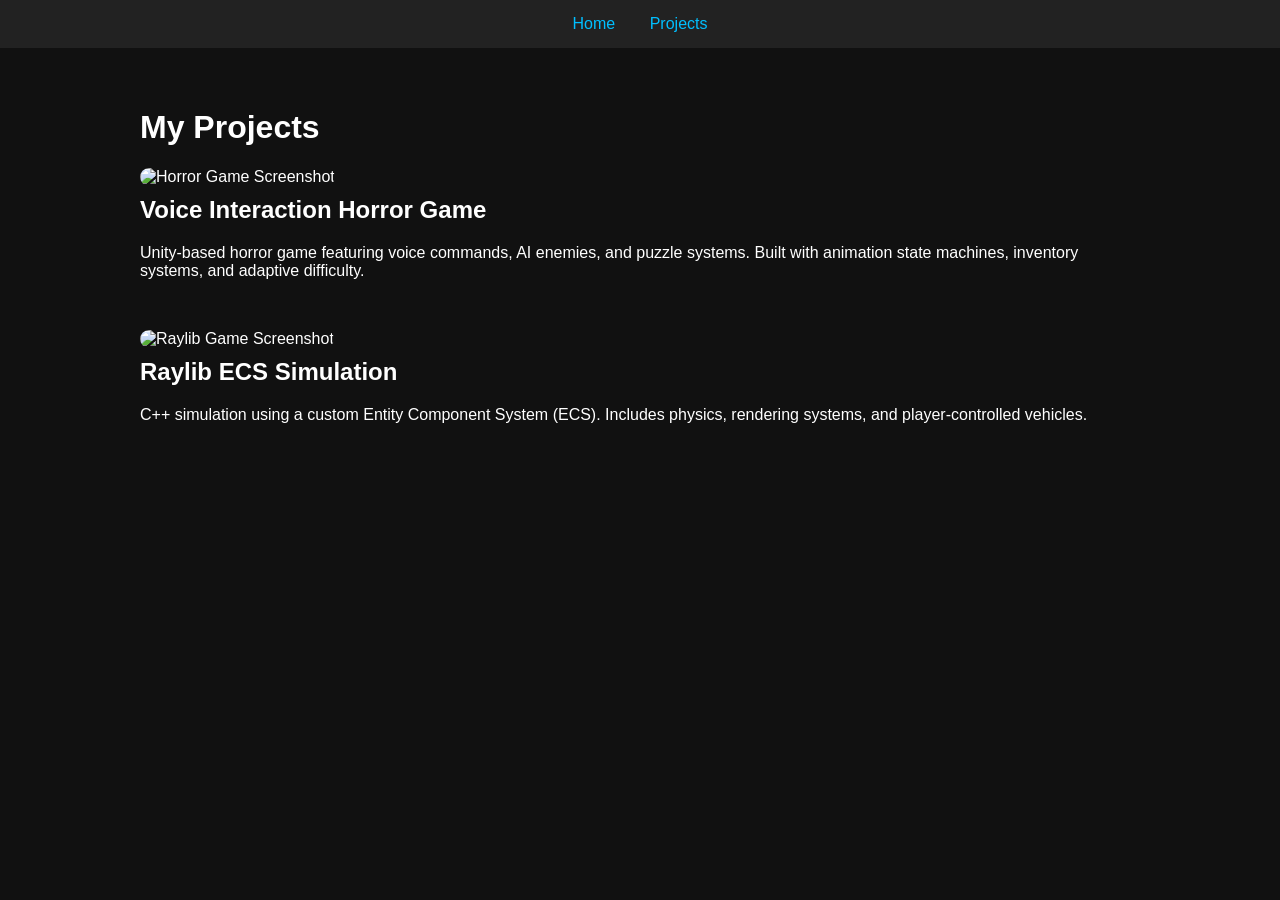
==== projects.html @ c8f68679 "Create projects.html" ====
<!DOCTYPE html>
<html>
<head>
    <title>Projects - Owen Ingram</title>
    <style>
        body {
            font-family: Arial;
            background: #111;
            color: white;
            margin: 0;
        }

        nav {
            background: #222;
            padding: 15px;
            text-align: center;
        }

        nav a {
            color: #00bfff;
            margin: 0 15px;
            text-decoration: none;
        }

        .container {
            padding: 40px;
            max-width: 1000px;
            margin: auto;
        }

        .project {
            margin-bottom: 50px;
        }

        .project img {
            width: 100%;
            max-width: 600px;
            border-radius: 10px;
        }

        .project h2 {
            margin-top: 10px;
        }
    </style>
</head>
<body>

<nav>
    <a href="index.html">Home</a>
    <a href="projects.html">Projects</a>
</nav>

<div class="container">

    <h1>My Projects</h1>

    <div class="project">
        <img src="images/horror_game.png" alt="Horror Game Screenshot">
        <h2>Voice Interaction Horror Game</h2>
        <p>
            Unity-based horror game featuring voice commands, AI enemies,
            and puzzle systems. Built with animation state machines,
            inventory systems, and adaptive difficulty.
        </p>
    </div>

    <div class="project">
        <img src="images/raylib_game.png" alt="Raylib Game Screenshot">
        <h2>Raylib ECS Simulation</h2>
        <p>
            C++ simulation using a custom Entity Component System (ECS).
            Includes physics, rendering systems, and player-controlled vehicles.
        </p>
    </div>

</div>

</body>
</html>
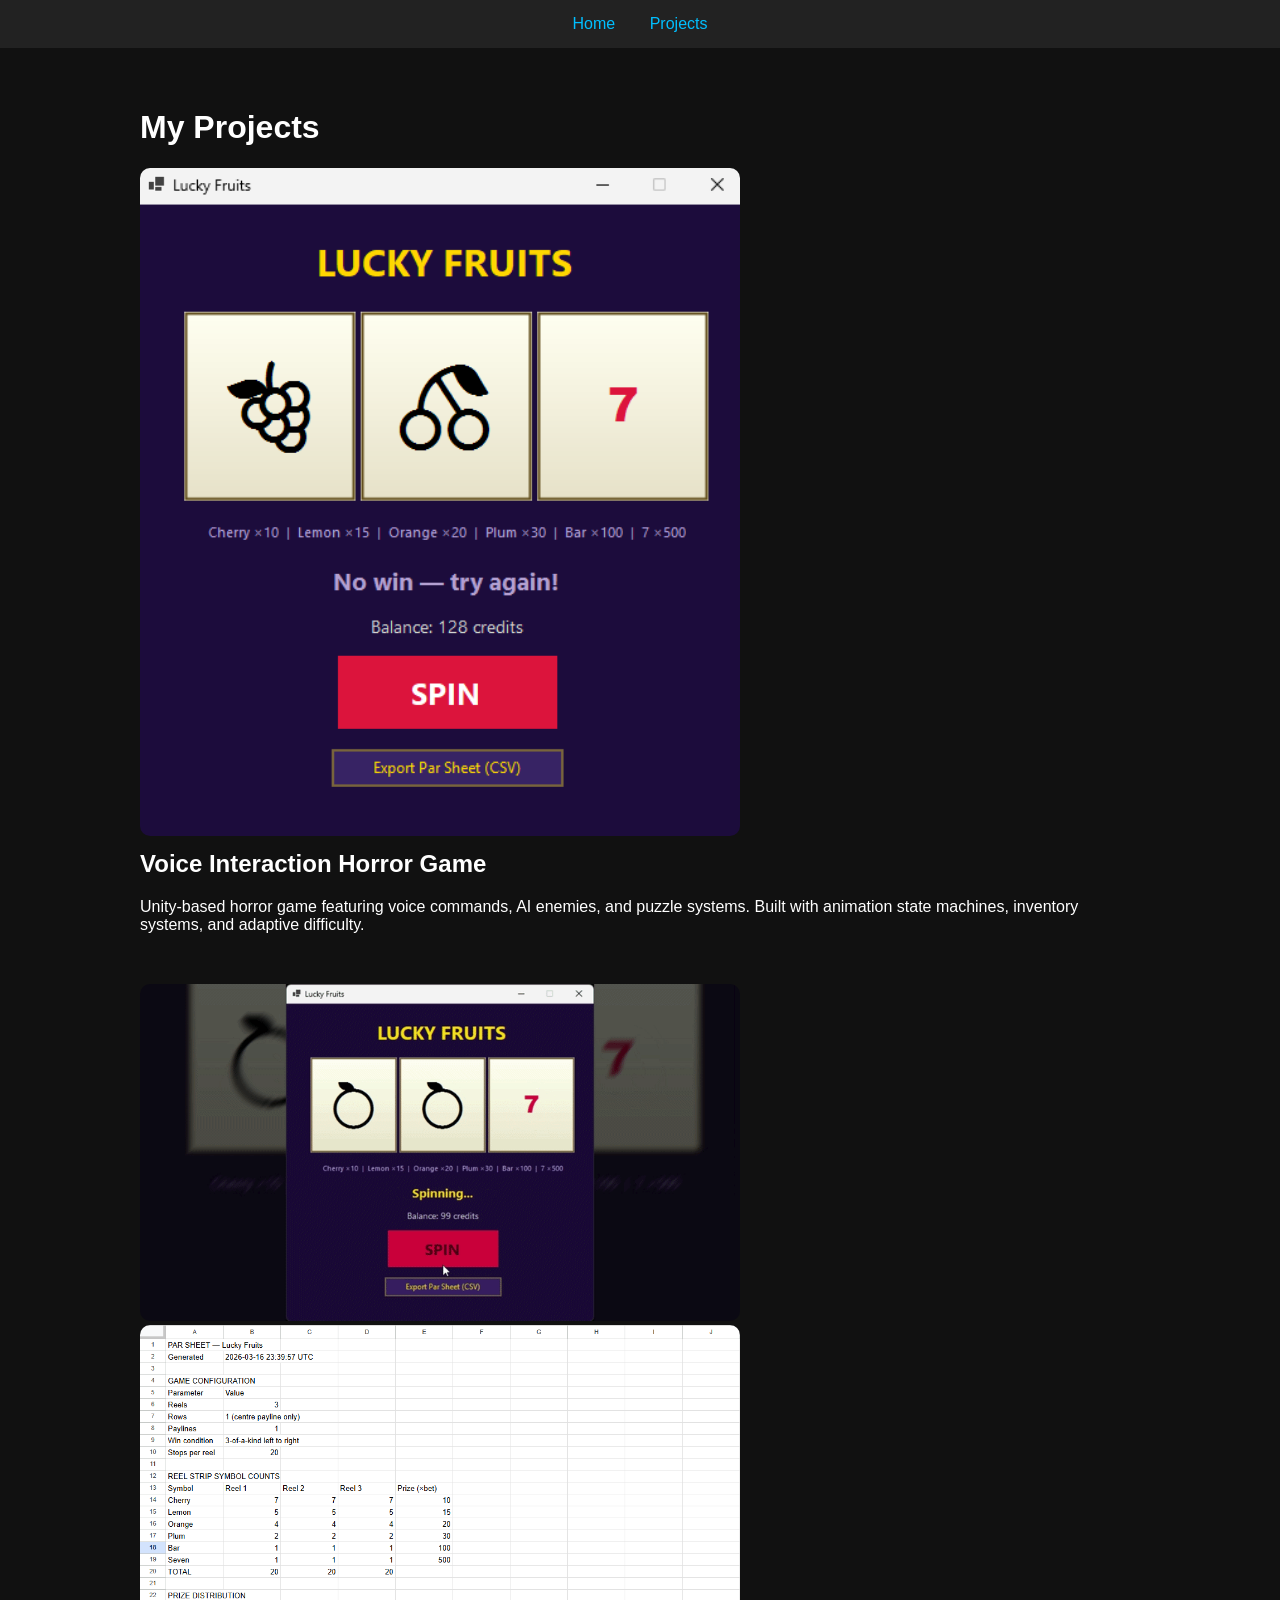
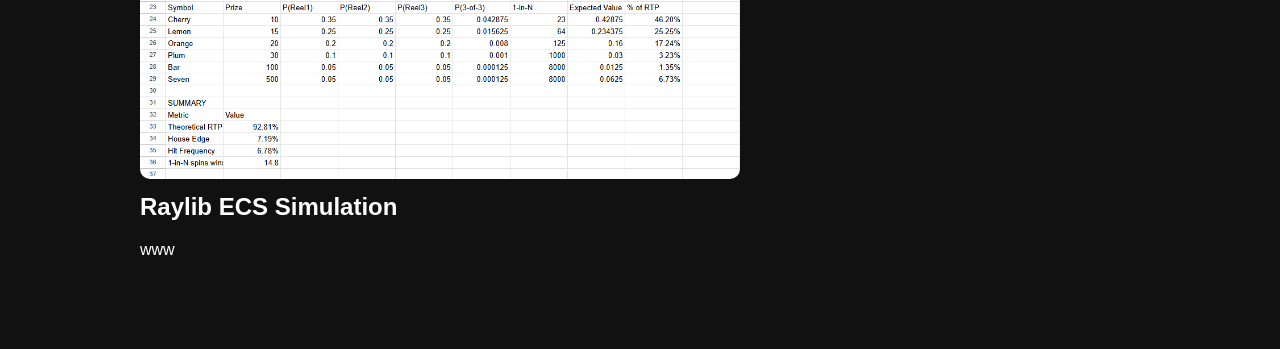
==== commit 6bbe975a: "proects section" ====
--- a/projects.html
+++ b/projects.html
@@ -55,7 +55,7 @@
     <h1>My Projects</h1>
 
     <div class="project">
-        <img src="images/horror_game.png" alt="Horror Game Screenshot">
+        <img src="images/LuckyFruitSS1.png" alt="Horror Game Screenshot">
         <h2>Voice Interaction Horror Game</h2>
         <p>
             Unity-based horror game featuring voice commands, AI enemies,
@@ -65,11 +65,11 @@
     </div>
 
     <div class="project">
-        <img src="images/raylib_game.png" alt="Raylib Game Screenshot">
+        <img src="images/SlotGif.gif" alt="Raylib Game Screenshot">
+        <img src="images/SlotParSheetSS.png" alt="Raylib Game Screenshot">
         <h2>Raylib ECS Simulation</h2>
         <p>
-            C++ simulation using a custom Entity Component System (ECS).
-            Includes physics, rendering systems, and player-controlled vehicles.
+			www
         </p>
     </div>
 
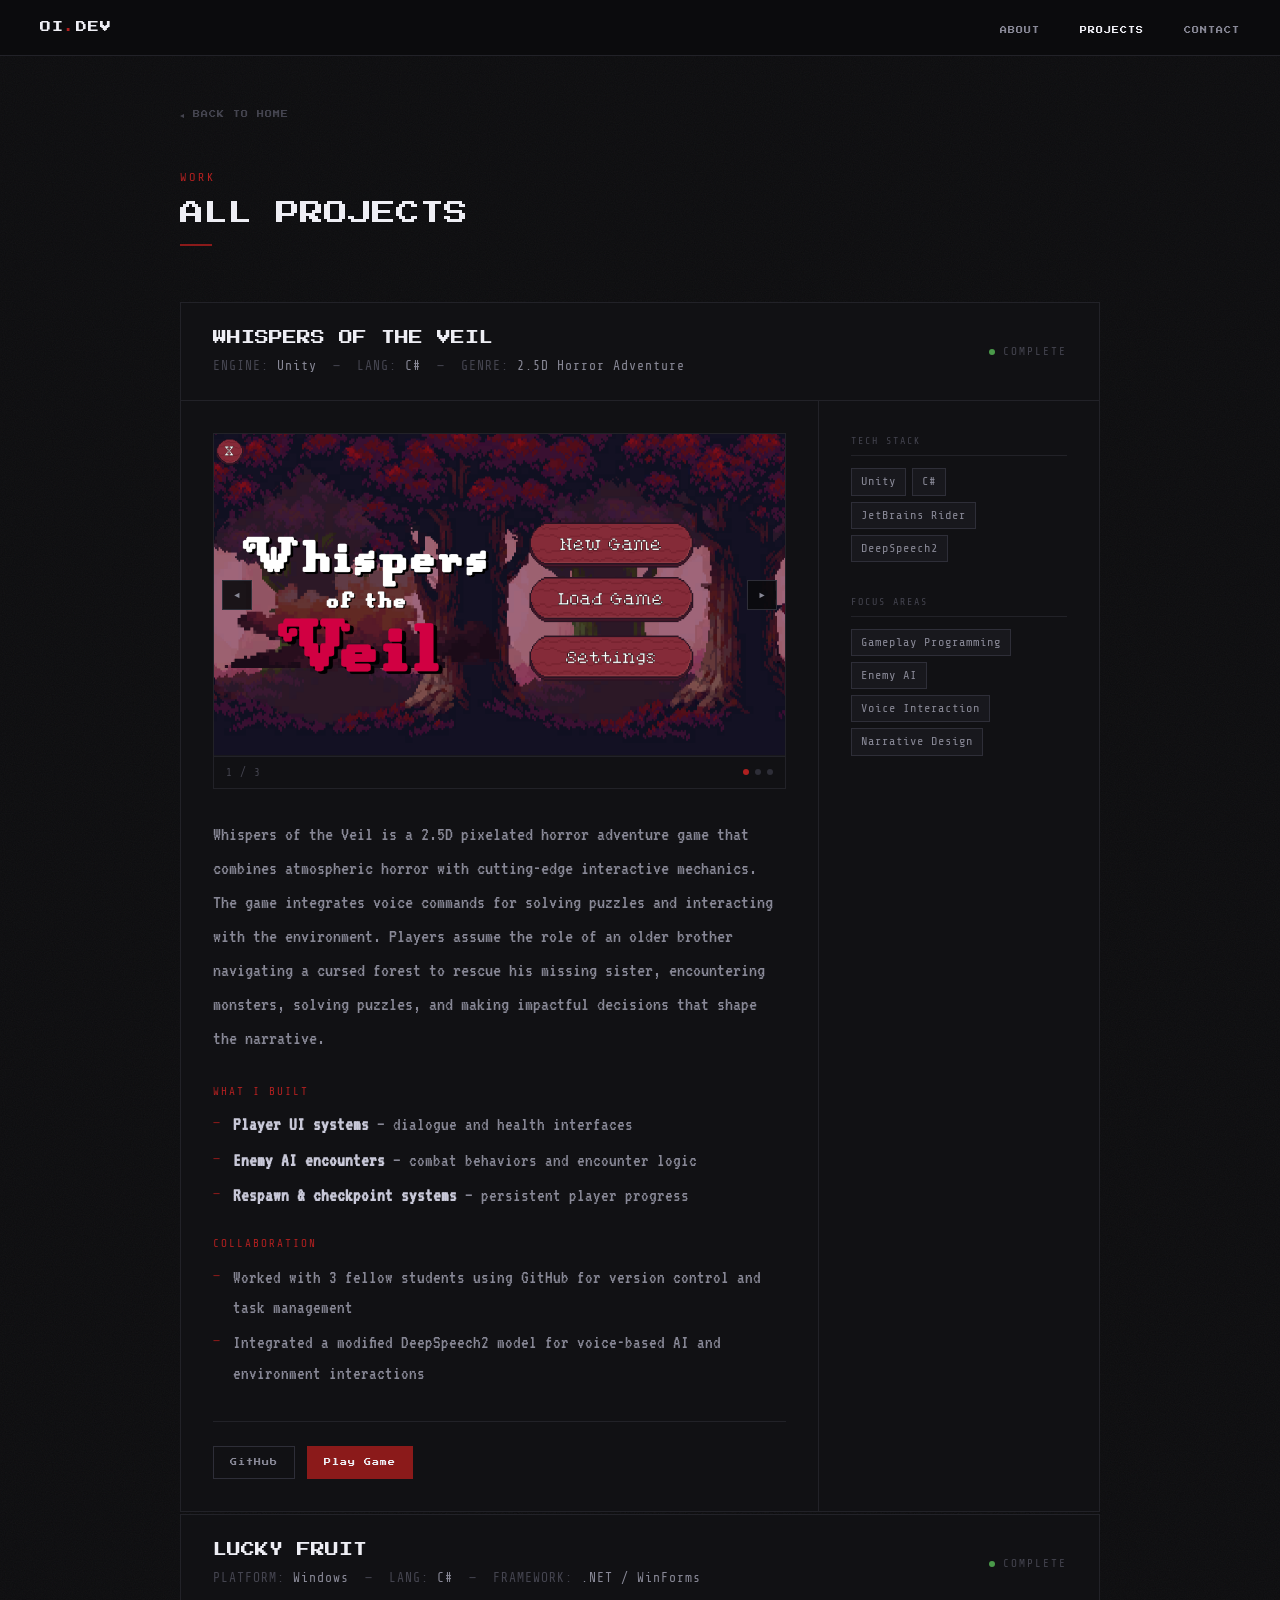
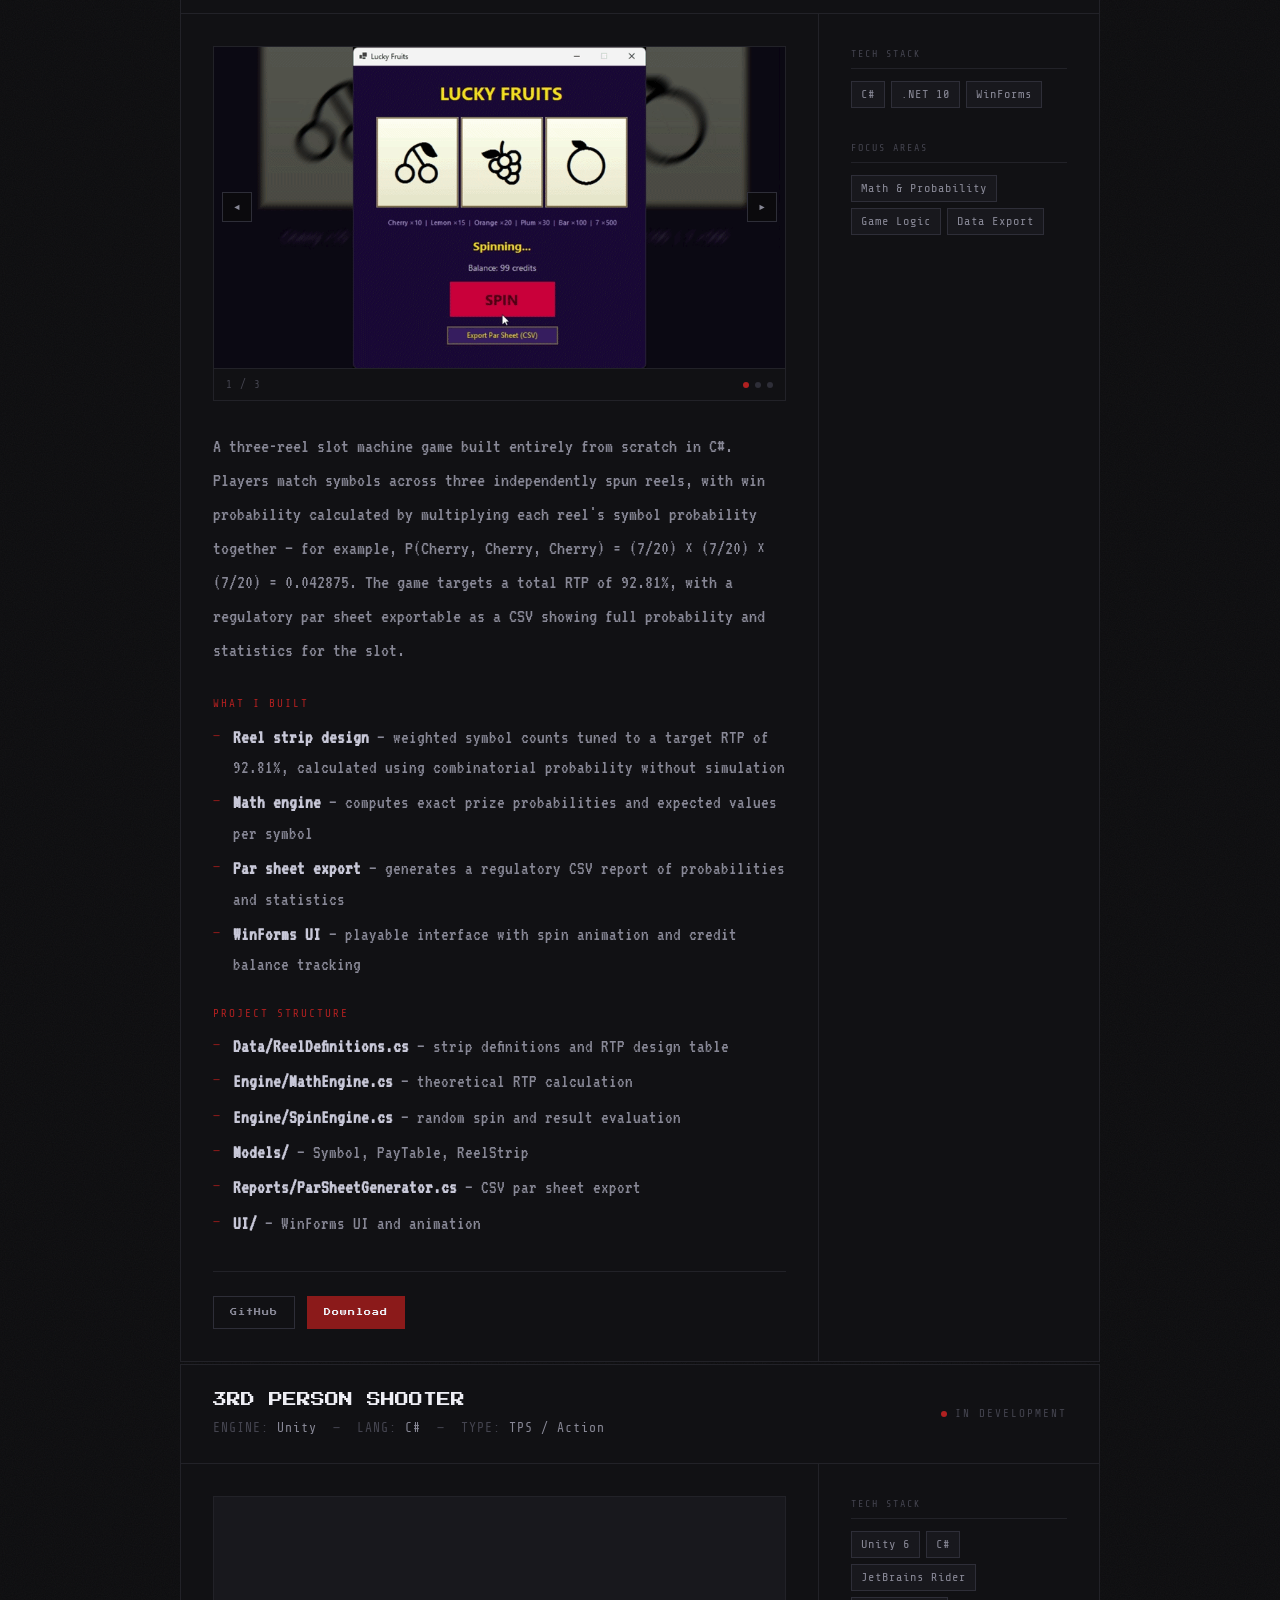
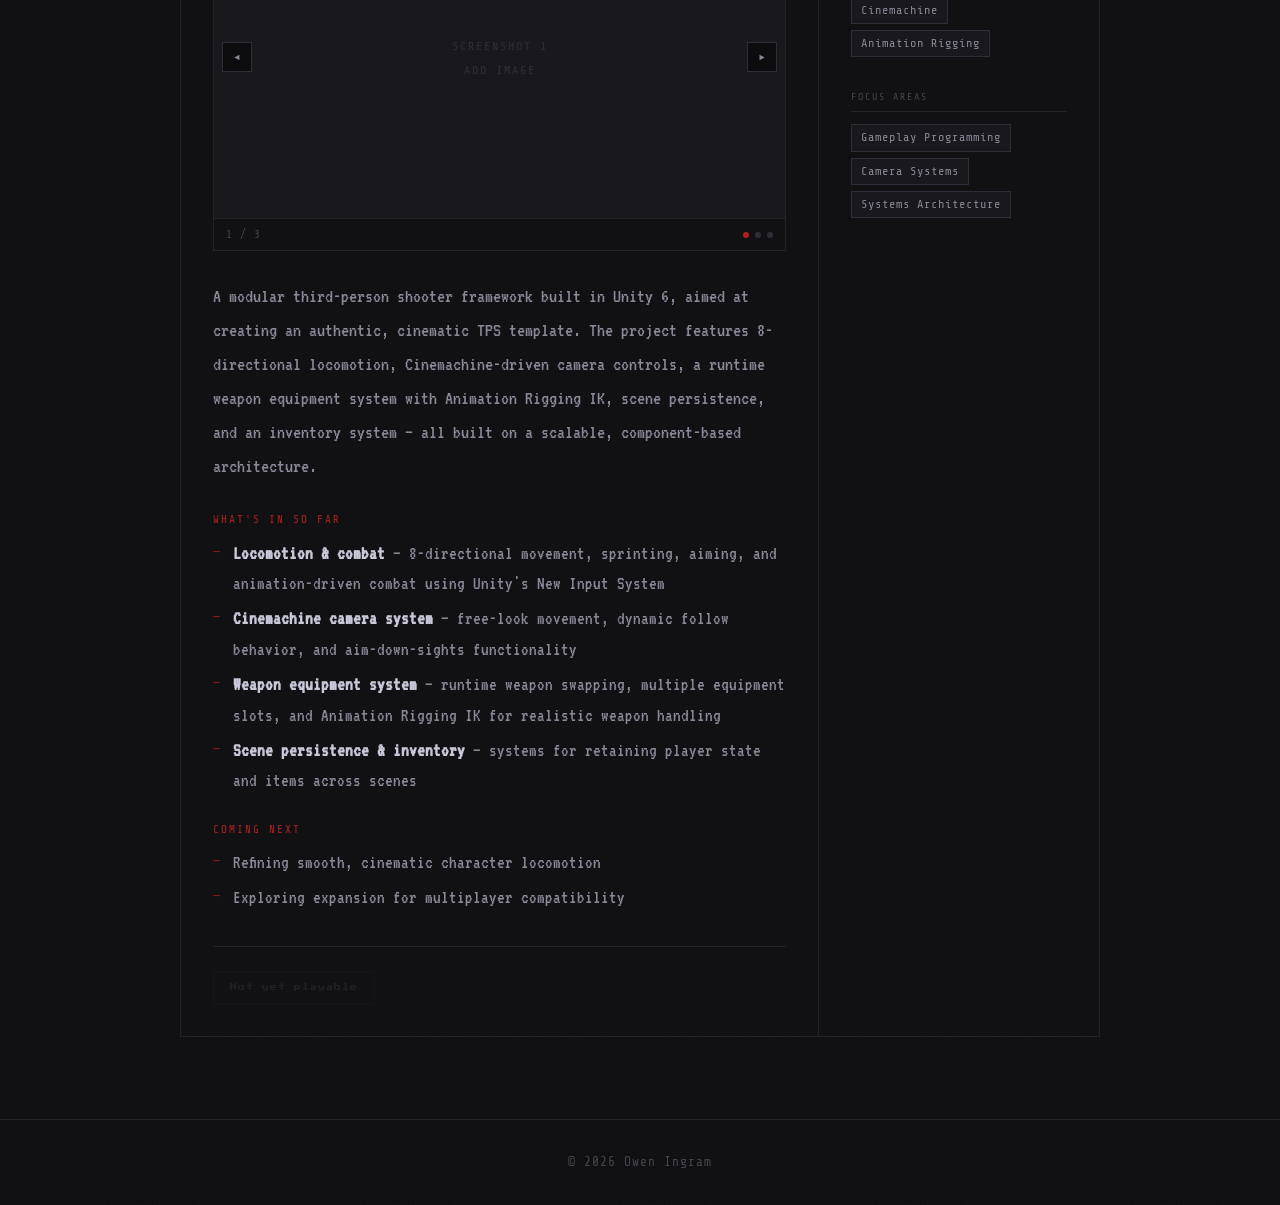
==== commit f7849041: "updated site" ====
--- a/projects.html
+++ b/projects.html
@@ -1,79 +1,338 @@
 <!DOCTYPE html>
-<html>
+<html lang="en">
 <head>
-    <title>Projects - Owen Ingram</title>
-    <style>
-        body {
-            font-family: Arial;
-            background: #111;
-            color: white;
-            margin: 0;
-        }
-
-        nav {
-            background: #222;
-            padding: 15px;
-            text-align: center;
-        }
-
-        nav a {
-            color: #00bfff;
-            margin: 0 15px;
-            text-decoration: none;
-        }
-
-        .container {
-            padding: 40px;
-            max-width: 1000px;
-            margin: auto;
-        }
-
-        .project {
-            margin-bottom: 50px;
-        }
-
-        .project img {
-            width: 100%;
-            max-width: 600px;
-            border-radius: 10px;
-        }
-
-        .project h2 {
-            margin-top: 10px;
-        }
-    </style>
+<meta charset="UTF-8">
+<meta name="viewport" content="width=device-width, initial-scale=1.0">
+<title>Owen Ingram | Projects</title>
+<link href="https://fonts.googleapis.com/css2?family=Press+Start+2P&family=VT323&family=Share+Tech+Mono&display=swap" rel="stylesheet">
+<link rel="stylesheet" href="styles.css">
 </head>
 <body>
 
 <nav>
-    <a href="index.html">Home</a>
-    <a href="projects.html">Projects</a>
+  <a href="index.html" class="nav-logo">OI<span>.</span>DEV</a>
+  <ul class="nav-links">
+    <li><a href="index.html#about">ABOUT</a></li>
+    <li><a href="projects.html" class="active">PROJECTS</a></li>
+    <li><a href="index.html#contact">CONTACT</a></li>
+  </ul>
 </nav>
 
-<div class="container">
-
-    <h1>My Projects</h1>
-
-    <div class="project">
-        <img src="images/LuckyFruitSS1.png" alt="Horror Game Screenshot">
-        <h2>Voice Interaction Horror Game</h2>
-        <p>
-            Unity-based horror game featuring voice commands, AI enemies,
-            and puzzle systems. Built with animation state machines,
-            inventory systems, and adaptive difficulty.
+<div class="page">
+
+  <a href="index.html" class="back-link">&#x25C4; BACK TO HOME</a>
+
+  <div class="page-label">Work</div>
+  <div class="page-title">ALL PROJECTS</div>
+  <div class="page-rule"></div>
+
+
+  <!-- ============================================================ -->
+  <!-- PROJECT 1: WHISPERS OF THE VEIL -->
+  <!-- ============================================================ -->
+  <div class="project-entry" id="whispers-of-the-veil">
+
+    <div class="entry-header">
+      <div class="entry-title-group">
+        <div class="entry-title">WHISPERS OF THE VEIL</div>
+        <div class="entry-meta">ENGINE: <span>Unity</span> &nbsp;&mdash;&nbsp; LANG: <span>C#</span> &nbsp;&mdash;&nbsp; GENRE: <span>2.5D Horror Adventure</span></div>
+      </div>
+      <div class="entry-status">
+        <span class="status-dot complete"></span>
+        COMPLETE
+      </div>
+    </div>
+
+    <div class="entry-body">
+      <div class="entry-main">
+
+        <div class="slideshow" data-slideshow>
+          <div class="slides-clip">
+            <button class="slide-btn prev">&#x25C4;</button>
+            <div class="slides-track">
+              <div class="slide"><img src="images/WotV01.png" alt="Whispers of the Veil screenshot 1"></div>
+              <div class="slide"><img src="images/WotV02.png" alt="Whispers of the Veil screenshot 2"></div>
+              <div class="slide"><img src="images/WotV03.png" alt="Whispers of the Veil screenshot 3"></div>
+            </div>
+            <button class="slide-btn next">&#x25BA;</button>
+          </div>
+          <div class="slide-footer">
+            <span class="slide-counter">1 / 3</span>
+            <div class="slide-dots">
+              <div class="slide-dot active"></div>
+              <div class="slide-dot"></div>
+              <div class="slide-dot"></div>
+            </div>
+          </div>
+        </div>
+
+        <p class="entry-desc">
+          Whispers of the Veil is a 2.5D pixelated horror adventure game that combines atmospheric horror with cutting-edge interactive mechanics. The game integrates voice commands for solving puzzles and interacting with the environment. Players assume the role of an older brother navigating a cursed forest to rescue his missing sister, encountering monsters, solving puzzles, and making impactful decisions that shape the narrative.
         </p>
-    </div>
-
-    <div class="project">
-        <img src="images/SlotGif.gif" alt="Raylib Game Screenshot">
-        <img src="images/SlotParSheetSS.png" alt="Raylib Game Screenshot">
-        <h2>Raylib ECS Simulation</h2>
-        <p>
-			www
+
+        <div class="content-label">What I Built</div>
+        <ul class="feature-list">
+          <li><strong>Player UI systems</strong> — dialogue and health interfaces</li>
+          <li><strong>Enemy AI encounters</strong> — combat behaviors and encounter logic</li>
+          <li><strong>Respawn &amp; checkpoint systems</strong> — persistent player progress</li>
+        </ul>
+
+        <div class="content-label">Collaboration</div>
+        <ul class="feature-list">
+          <li>Worked with 3 fellow students using GitHub for version control and task management</li>
+          <li>Integrated a modified DeepSpeech2 model for voice-based AI and environment interactions</li>
+        </ul>
+
+        <div class="entry-links">
+          <a href="https://github.com/Whispers-of-the-Veil/Whispers-Of-The-Veil" class="proj-link link-github">GitHub</a>
+          <a href="https://lucasdavis2335.itch.io/whispers-of-the-veil" class="proj-link link-primary">Play Game</a>
+        </div>
+      </div>
+      <div class="entry-sidebar">
+        <div class="sidebar-section">
+          <div class="sidebar-label">Tech Stack</div>
+          <div class="chips">
+            <span class="chip chip-accent">Unity</span>
+            <span class="chip chip-accent">C#</span>
+            <span class="chip">JetBrains Rider</span>
+            <span class="chip">DeepSpeech2</span>
+          </div>
+        </div>
+        <div class="sidebar-section">
+          <div class="sidebar-label">Focus Areas</div>
+          <div class="chips">
+            <span class="chip">Gameplay Programming</span>
+            <span class="chip">Enemy AI</span>
+            <span class="chip">Voice Interaction</span>
+            <span class="chip">Narrative Design</span>
+          </div>
+        </div>
+      </div>
+    </div>
+
+  </div>
+
+
+  <!-- ============================================================ -->
+  <!-- PROJECT 2: LUCKY FRUIT -->
+  <!-- ============================================================ -->
+  <div class="project-entry" id="lucky-fruit">
+
+    <div class="entry-header">
+      <div class="entry-title-group">
+        <div class="entry-title">LUCKY FRUIT</div>
+        <div class="entry-meta">PLATFORM: <span>Windows</span> &nbsp;&mdash;&nbsp; LANG: <span>C#</span> &nbsp;&mdash;&nbsp; FRAMEWORK: <span>.NET / WinForms</span></div>
+      </div>
+      <div class="entry-status">
+        <span class="status-dot complete"></span>
+        COMPLETE
+      </div>
+    </div>
+
+    <div class="entry-body">
+      <div class="entry-main">
+
+        <div class="slideshow" data-slideshow>
+          <div class="slides-clip">
+            <button class="slide-btn prev">&#x25C4;</button>
+            <div class="slides-track">
+              <div class="slide"><img src="images/LF01.gif" alt="Lucky Fruit gameplay demo"></div>
+              <div class="slide"><img src="images/LF02.png" alt="Lucky Fruit screenshot 1"></div>
+              <div class="slide"><img src="images/LF03.png" alt="Lucky Fruit screenshot 2"></div>
+            </div>
+            <button class="slide-btn next">&#x25BA;</button>
+          </div>
+          <div class="slide-footer">
+            <span class="slide-counter">1 / 3</span>
+            <div class="slide-dots">
+              <div class="slide-dot active"></div>
+              <div class="slide-dot"></div>
+              <div class="slide-dot"></div>
+            </div>
+          </div>
+        </div>
+
+        <p class="entry-desc">
+          A three-reel slot machine game built entirely from scratch in C#. Players match symbols across three independently spun reels, with win probability calculated by multiplying each reel's symbol probability together — for example, P(Cherry, Cherry, Cherry) = (7/20) × (7/20) × (7/20) = 0.042875. The game targets a total RTP of 92.81%, with a regulatory par sheet exportable as a CSV showing full probability and statistics for the slot.
         </p>
-    </div>
+
+        <div class="content-label">What I Built</div>
+        <ul class="feature-list">
+          <li><strong>Reel strip design</strong> — weighted symbol counts tuned to a target RTP of 92.81%, calculated using combinatorial probability without simulation</li>
+          <li><strong>Math engine</strong> — computes exact prize probabilities and expected values per symbol</li>
+          <li><strong>Par sheet export</strong> — generates a regulatory CSV report of probabilities and statistics</li>
+          <li><strong>WinForms UI</strong> — playable interface with spin animation and credit balance tracking</li>
+        </ul>
+
+        <div class="content-label">Project Structure</div>
+        <ul class="feature-list">
+          <li><strong>Data/ReelDefinitions.cs</strong> — strip definitions and RTP design table</li>
+          <li><strong>Engine/MathEngine.cs</strong> — theoretical RTP calculation</li>
+          <li><strong>Engine/SpinEngine.cs</strong> — random spin and result evaluation</li>
+          <li><strong>Models/</strong> — Symbol, PayTable, ReelStrip</li>
+          <li><strong>Reports/ParSheetGenerator.cs</strong> — CSV par sheet export</li>
+          <li><strong>UI/</strong> — WinForms UI and animation</li>
+        </ul>
+
+        <div class="entry-links">
+          <a href="https://github.com/owen-ingram/LuckyFruit" class="proj-link link-github">GitHub</a>
+          <a href="https://github.com/owen-ingram/LuckyFruit/releases" class="proj-link link-primary">Download</a>
+        </div>
+
+      </div>
+
+      <div class="entry-sidebar">
+        <div class="sidebar-section">
+          <div class="sidebar-label">Tech Stack</div>
+          <div class="chips">
+            <span class="chip chip-accent">C#</span>
+            <span class="chip chip-accent">.NET 10</span>
+            <span class="chip chip-accent">WinForms</span>
+          </div>
+        </div>
+        <div class="sidebar-section">
+          <div class="sidebar-label">Focus Areas</div>
+          <div class="chips">
+            <span class="chip">Math &amp; Probability</span>
+            <span class="chip">Game Logic</span>
+            <span class="chip">Data Export</span>
+          </div>
+        </div>
+      </div>
+    </div>
+
+  </div>
+
+
+  <!-- ============================================================ -->
+  <!-- PROJECT 3: 3RD PERSON SHOOTER (WIP) -->
+  <!-- ============================================================ -->
+  <div class="project-entry" id="tps-shooter">
+
+    <div class="entry-header">
+      <div class="entry-title-group">
+        <div class="entry-title">3RD PERSON SHOOTER</div>
+        <div class="entry-meta">ENGINE: <span>Unity</span> &nbsp;&mdash;&nbsp; LANG: <span>C#</span> &nbsp;&mdash;&nbsp; TYPE: <span>TPS / Action</span></div>
+      </div>
+      <div class="entry-status">
+        <span class="status-dot wip"></span>
+        IN DEVELOPMENT
+      </div>
+    </div>
+
+    <div class="entry-body">
+      <div class="entry-main">
+
+        <div class="slideshow" data-slideshow>
+          <div class="slides-clip">
+            <button class="slide-btn prev">&#x25C4;</button>
+            <div class="slides-track">
+              <div class="slide"><div class="slide-placeholder"><span>SCREENSHOT 1<br>ADD IMAGE</span></div></div>
+              <div class="slide"><div class="slide-placeholder"><span>SCREENSHOT 2<br>ADD IMAGE</span></div></div>
+              <div class="slide"><div class="slide-placeholder"><span>SCREENSHOT 3<br>ADD IMAGE</span></div></div>
+            </div>
+            <button class="slide-btn next">&#x25BA;</button>
+          </div>
+          <div class="slide-footer">
+            <span class="slide-counter">1 / 3</span>
+            <div class="slide-dots">
+              <div class="slide-dot active"></div>
+              <div class="slide-dot"></div>
+              <div class="slide-dot"></div>
+            </div>
+          </div>
+        </div>
+
+        <p class="entry-desc">
+          A modular third-person shooter framework built in Unity 6, aimed at creating an authentic, cinematic TPS template. The project features 8-directional locomotion, Cinemachine-driven camera controls, a runtime weapon equipment system with Animation Rigging IK, scene persistence, and an inventory system — all built on a scalable, component-based architecture.
+        </p>
+
+        <div class="content-label">What's In So Far</div>
+        <ul class="feature-list">
+          <li><strong>Locomotion &amp; combat</strong> — 8-directional movement, sprinting, aiming, and animation-driven combat using Unity's New Input System</li>
+          <li><strong>Cinemachine camera system</strong> — free-look movement, dynamic follow behavior, and aim-down-sights functionality</li>
+          <li><strong>Weapon equipment system</strong> — runtime weapon swapping, multiple equipment slots, and Animation Rigging IK for realistic weapon handling</li>
+          <li><strong>Scene persistence &amp; inventory</strong> — systems for retaining player state and items across scenes</li>
+        </ul>
+
+        <div class="content-label">Coming Next</div>
+        <ul class="feature-list">
+          <li>Refining smooth, cinematic character locomotion</li>
+          <li>Exploring expansion for multiplayer compatibility</li>
+        </ul>
+
+        <div class="entry-links">
+          <span class="proj-link link-disabled">Not yet playable</span>
+        </div>
+
+      </div>
+
+      <div class="entry-sidebar">
+        <div class="sidebar-section">
+          <div class="sidebar-label">Tech Stack</div>
+          <div class="chips">
+            <span class="chip chip-accent">Unity 6</span>
+            <span class="chip chip-accent">C#</span>
+            <span class="chip">JetBrains Rider</span>
+            <span class="chip">Cinemachine</span>
+            <span class="chip">Animation Rigging</span>
+          </div>
+        </div>
+        <div class="sidebar-section">
+          <div class="sidebar-label">Focus Areas</div>
+          <div class="chips">
+            <span class="chip">Gameplay Programming</span>
+            <span class="chip">Camera Systems</span>
+            <span class="chip">Systems Architecture</span>
+          </div>
+        </div>
+      </div>
+    </div>
+
+  </div>
 
 </div>
+
+<footer>&copy; 2026 Owen Ingram</footer>
+
+<script>
+  document.querySelectorAll('[data-slideshow]').forEach(function(ss) {
+    var track   = ss.querySelector('.slides-clip .slides-track');
+    var dots    = ss.querySelectorAll('.slide-dot');
+    var counter = ss.querySelector('.slide-counter');
+    var total   = ss.querySelectorAll('.slide').length;
+    var cur     = 0;
+
+    function go(n) {
+      cur = (n + total) % total;
+      track.style.transform = 'translateX(-' + (cur * 100) + '%)';
+      dots.forEach(function(d, i) { d.classList.toggle('active', i === cur); });
+      counter.textContent = (cur + 1) + ' / ' + total;
+    }
+
+    ss.querySelector('.prev').addEventListener('click', function() { go(cur - 1); });
+    ss.querySelector('.next').addEventListener('click', function() { go(cur + 1); });
+    dots.forEach(function(d, i) { d.addEventListener('click', function() { go(i); }); });
+    ss.setAttribute('tabindex', '0');
+    ss.addEventListener('keydown', function(e) {
+      if (e.key === 'ArrowLeft')  go(cur - 1);
+      if (e.key === 'ArrowRight') go(cur + 1);
+    });
+  });
+
+  window.addEventListener('load', function() {
+    var hash = window.location.hash;
+    if (hash) {
+      var target = document.querySelector(hash);
+      if (target) {
+        setTimeout(function() {
+          var offset = target.getBoundingClientRect().top + window.scrollY - 72;
+          window.scrollTo({ top: offset, behavior: 'smooth' });
+        }, 100);
+      }
+    }
+  });
+</script>
 
 </body>
 </html>
--- a/styles.css
+++ b/styles.css
@@ -0,0 +1,724 @@
+/* ============================================================
+   Owen Ingram Portfolio — Shared Styles
+   ============================================================ */
+
+:root {
+  --bg:      #0c0c0e;
+  --bg2:     #111114;
+  --bg3:     #18181d;
+  --border:  #222228;
+  --border2: #2e2e38;
+  --accent:  #8b1a1a;
+  --accent2: #b02020;
+  --dim:     #44444f;
+  --muted:   #888896;
+  --light:   #c8c8d8;
+  --white:   #eeeef4;
+}
+
+*, *::before, *::after { box-sizing: border-box; margin: 0; padding: 0; }
+html { scroll-behavior: smooth; }
+
+body {
+  background: var(--bg);
+  color: var(--white);
+  font-family: 'VT323', monospace;
+  font-size: 20px;
+  line-height: 1.6;
+  overflow-x: hidden;
+  background-image: url("data:image/svg+xml,%3Csvg viewBox='0 0 256 256' xmlns='http://www.w3.org/2000/svg'%3E%3Cfilter id='noise'%3E%3CfeTurbulence type='fractalNoise' baseFrequency='0.9' numOctaves='4' stitchTiles='stitch'/%3E%3C/filter%3E%3Crect width='100%25' height='100%25' filter='url(%23noise)' opacity='0.04'/%3E%3C/svg%3E");
+  background-size: 256px 256px;
+  background-repeat: repeat;
+}
+
+/* ── NAV ── */
+nav {
+  position: fixed;
+  top: 0; left: 0; right: 0;
+  height: 56px;
+  background: rgba(12,12,14,0.97);
+  border-bottom: 1px solid var(--border);
+  display: flex;
+  align-items: center;
+  justify-content: space-between;
+  padding: 0 2.5rem;
+  z-index: 100;
+}
+
+.nav-logo {
+  font-family: 'Press Start 2P', monospace;
+  font-size: 11px;
+  color: var(--white);
+  text-decoration: none;
+  letter-spacing: 1px;
+}
+
+.nav-logo span { color: var(--accent2); }
+
+.nav-links { display: flex; gap: 2.5rem; list-style: none; }
+
+.nav-links a {
+  font-family: 'Press Start 2P', monospace;
+  font-size: 7px;
+  color: var(--muted);
+  text-decoration: none;
+  letter-spacing: 1px;
+  transition: color 0.2s;
+}
+
+.nav-links a:hover,
+.nav-links a.active { color: var(--white); }
+
+/* ── SHARED LAYOUT ── */
+.page-divider {
+  border: none;
+  border-top: 1px solid var(--border);
+  margin: 0;
+}
+
+footer {
+  border-top: 1px solid var(--border);
+  text-align: center;
+  padding: 2rem;
+  font-family: 'Share Tech Mono', monospace;
+  font-size: 13px;
+  color: var(--dim);
+  letter-spacing: 1px;
+}
+
+/* ── STATUS DOTS ── */
+.status-dot {
+  width: 6px;
+  height: 6px;
+  border-radius: 50%;
+  background: var(--dim);
+  flex-shrink: 0;
+}
+
+.status-dot.complete { background: #4a9a4a; }
+.status-dot.wip { background: var(--accent2); animation: pulse 2s ease-in-out infinite; }
+
+@keyframes pulse { 0%,100%{opacity:1} 50%{opacity:0.4} }
+
+/* ── CHIPS ── */
+.chips { display: flex; flex-wrap: wrap; gap: 6px; }
+
+.chip {
+  font-family: 'Share Tech Mono', monospace;
+  font-size: 13px;
+  padding: 4px 12px;
+  border: 1px solid var(--border2);
+  color: var(--muted);
+  background: var(--bg2);
+  letter-spacing: 1px;
+  transition: border-color 0.2s, color 0.2s;
+}
+
+.chip:hover { border-color: var(--accent); color: var(--light); }
+.chip-accent { border-color: var(--accent); color: var(--light); background: rgba(139,26,26,0.1); }
+
+/* ── BUTTONS ── */
+.btn {
+  font-family: 'Press Start 2P', monospace;
+  font-size: 8px;
+  letter-spacing: 1px;
+  padding: 14px 22px;
+  cursor: pointer;
+  text-decoration: none;
+  display: inline-block;
+  transition: background 0.2s, color 0.2s, border-color 0.2s;
+}
+
+.btn-primary {
+  background: var(--accent);
+  color: var(--white);
+  border: 1px solid var(--accent);
+}
+
+.btn-primary:hover { background: var(--accent2); border-color: var(--accent2); }
+
+.btn-secondary {
+  background: transparent;
+  color: var(--muted);
+  border: 1px solid var(--border2);
+}
+
+.btn-secondary:hover { color: var(--white); border-color: var(--dim); }
+
+/* ============================================================
+   INDEX PAGE
+   ============================================================ */
+
+section {
+  position: relative;
+  max-width: 1100px;
+  margin: 0 auto;
+  padding: 5rem 2.5rem;
+}
+
+#hero {
+  min-height: 100vh;
+  display: flex;
+  flex-direction: column;
+  justify-content: center;
+  padding-top: 80px;
+  max-width: 1100px;
+  margin: 0 auto;
+  padding-left: 2.5rem;
+  padding-right: 2.5rem;
+}
+
+.hero-label {
+  font-family: 'Share Tech Mono', monospace;
+  font-size: 13px;
+  color: var(--accent2);
+  letter-spacing: 3px;
+  text-transform: uppercase;
+  margin-bottom: 1.5rem;
+}
+
+h1 {
+  font-family: 'Press Start 2P', monospace;
+  font-size: clamp(22px, 3.5vw, 46px);
+  line-height: 1.5;
+  color: var(--white);
+  margin-bottom: 1.25rem;
+  letter-spacing: 1px;
+}
+
+.hero-role {
+  font-family: 'Press Start 2P', monospace;
+  font-size: clamp(9px, 1.2vw, 12px);
+  color: var(--muted);
+  letter-spacing: 2px;
+  margin-bottom: 2rem;
+}
+
+.hero-desc {
+  font-size: 22px;
+  color: var(--muted);
+  max-width: 560px;
+  margin-bottom: 3rem;
+  line-height: 1.7;
+}
+
+.hero-rule {
+  width: 48px;
+  height: 2px;
+  background: var(--accent);
+  margin-bottom: 2rem;
+}
+
+.hero-cta { display: flex; gap: 1rem; flex-wrap: wrap; }
+
+/* Section headers */
+.sec-label {
+  font-family: 'Share Tech Mono', monospace;
+  font-size: 12px;
+  color: var(--accent2);
+  letter-spacing: 3px;
+  text-transform: uppercase;
+  margin-bottom: 0.4rem;
+}
+
+.sec-title {
+  font-family: 'Press Start 2P', monospace;
+  font-size: clamp(13px, 1.8vw, 18px);
+  color: var(--white);
+  margin-bottom: 0.75rem;
+  letter-spacing: 1px;
+}
+
+.sec-rule {
+  width: 32px;
+  height: 2px;
+  background: var(--accent);
+  margin-bottom: 3rem;
+}
+
+/* About */
+.about-grid {
+  display: grid;
+  grid-template-columns: 1fr 1fr;
+  gap: 5rem;
+  align-items: start;
+}
+
+.about-text p {
+  color: var(--muted);
+  margin-bottom: 1.25rem;
+  font-size: 21px;
+  line-height: 1.7;
+}
+
+.about-text strong { color: var(--light); }
+
+.skills-stack { display: flex; flex-direction: column; gap: 2rem; }
+
+.skill-group-label {
+  font-family: 'Share Tech Mono', monospace;
+  font-size: 11px;
+  color: var(--dim);
+  letter-spacing: 2px;
+  text-transform: uppercase;
+  margin-bottom: 0.6rem;
+  border-bottom: 1px solid var(--border);
+  padding-bottom: 6px;
+}
+
+/* Projects grid */
+.projects-grid {
+  display: grid;
+  grid-template-columns: repeat(auto-fit, minmax(300px, 1fr));
+  gap: 1px;
+  border: 1px solid var(--border);
+  background: var(--border);
+}
+
+.project-card {
+  background: var(--bg2);
+  padding: 2rem;
+  position: relative;
+  cursor: pointer;
+  transition: background 0.2s;
+  display: flex;
+  flex-direction: column;
+}
+
+.project-card:hover { background: var(--bg3); }
+
+.card-status {
+  font-family: 'Share Tech Mono', monospace;
+  font-size: 11px;
+  letter-spacing: 2px;
+  color: var(--dim);
+  margin-bottom: 1.25rem;
+  display: flex;
+  align-items: center;
+  gap: 8px;
+}
+
+.card-title {
+  font-family: 'Press Start 2P', monospace;
+  font-size: clamp(10px, 1.4vw, 13px);
+  color: var(--white);
+  line-height: 1.7;
+  margin-bottom: 0.75rem;
+}
+
+.card-engine {
+  font-family: 'Share Tech Mono', monospace;
+  font-size: 12px;
+  color: var(--dim);
+  letter-spacing: 1px;
+  margin-bottom: 1rem;
+}
+
+.card-desc {
+  color: var(--muted);
+  font-size: 18px;
+  line-height: 1.6;
+  margin-bottom: 1.5rem;
+  flex: 1;
+}
+
+.card-tags { display: flex; flex-wrap: wrap; gap: 5px; margin-bottom: 1.5rem; }
+
+.tag {
+  font-family: 'Share Tech Mono', monospace;
+  font-size: 11px;
+  padding: 2px 8px;
+  color: var(--dim);
+  border: 1px solid var(--border);
+  letter-spacing: 1px;
+}
+
+.card-footer {
+  display: flex;
+  align-items: center;
+  justify-content: space-between;
+  border-top: 1px solid var(--border);
+  padding-top: 1rem;
+  margin-top: auto;
+}
+
+.card-cta {
+  font-family: 'Press Start 2P', monospace;
+  font-size: 7px;
+  color: var(--accent2);
+  letter-spacing: 1px;
+  text-decoration: none;
+  transition: color 0.2s;
+}
+
+.card-cta:hover { color: var(--white); }
+
+.card-gh {
+  font-family: 'Share Tech Mono', monospace;
+  font-size: 12px;
+  color: var(--dim);
+  text-decoration: none;
+  letter-spacing: 1px;
+  transition: color 0.2s;
+}
+
+.card-gh:hover { color: var(--muted); }
+
+/* Contact */
+.contact-links { display: flex; gap: 1rem; flex-wrap: wrap; margin-top: 2.5rem; }
+
+.contact-link {
+  font-family: 'Press Start 2P', monospace;
+  font-size: 8px;
+  padding: 14px 22px;
+  text-decoration: none;
+  letter-spacing: 1px;
+  border: 1px solid var(--border2);
+  color: var(--muted);
+  transition: color 0.2s, border-color 0.2s;
+}
+
+.contact-link:hover { color: var(--white); border-color: var(--dim); }
+.contact-link.primary { background: var(--accent); color: var(--white); border-color: var(--accent); }
+.contact-link.primary:hover { background: var(--accent2); border-color: var(--accent2); }
+
+/* ============================================================
+   PROJECTS PAGE
+   ============================================================ */
+
+.page {
+  max-width: 1000px;
+  margin: 0 auto;
+  padding: 6rem 2.5rem 5rem;
+}
+
+.back-link {
+  font-family: 'Press Start 2P', monospace;
+  font-size: 7px;
+  color: var(--dim);
+  text-decoration: none;
+  letter-spacing: 1px;
+  display: inline-flex;
+  align-items: center;
+  gap: 8px;
+  margin-bottom: 3rem;
+  transition: color 0.2s;
+}
+
+.back-link:hover { color: var(--muted); }
+
+.page-label {
+  font-family: 'Share Tech Mono', monospace;
+  font-size: 12px;
+  color: var(--accent2);
+  letter-spacing: 3px;
+  text-transform: uppercase;
+  margin-bottom: 0.4rem;
+}
+
+.page-title {
+  font-family: 'Press Start 2P', monospace;
+  font-size: clamp(16px, 2.5vw, 24px);
+  color: var(--white);
+  margin-bottom: 0.75rem;
+}
+
+.page-rule {
+  width: 32px;
+  height: 2px;
+  background: var(--accent);
+  margin-bottom: 3.5rem;
+}
+
+/* Project entries */
+.project-entry {
+  border: 1px solid var(--border);
+  background: var(--bg2);
+  margin-bottom: 2px;
+  scroll-margin-top: 72px;
+}
+
+.entry-header {
+  padding: 1.5rem 2rem;
+  border-bottom: 1px solid var(--border);
+  display: flex;
+  align-items: center;
+  justify-content: space-between;
+  flex-wrap: wrap;
+  gap: 0.75rem;
+}
+
+.entry-title-group { display: flex; flex-direction: column; gap: 6px; }
+
+.entry-title {
+  font-family: 'Press Start 2P', monospace;
+  font-size: clamp(10px, 1.6vw, 14px);
+  color: var(--white);
+  line-height: 1.6;
+}
+
+.entry-meta {
+  font-family: 'Share Tech Mono', monospace;
+  font-size: 13px;
+  color: var(--dim);
+  letter-spacing: 1px;
+}
+
+.entry-meta span { color: var(--muted); }
+
+.entry-status {
+  font-family: 'Share Tech Mono', monospace;
+  font-size: 11px;
+  letter-spacing: 2px;
+  color: var(--dim);
+  display: flex;
+  align-items: center;
+  gap: 8px;
+}
+
+.entry-body {
+  display: grid;
+  grid-template-columns: 1fr 280px;
+}
+
+.entry-main    { padding: 2rem; border-right: 1px solid var(--border); }
+.entry-sidebar { padding: 2rem; }
+
+/* Slideshow */
+.slideshow {
+  width: 100%;
+  margin-bottom: 1.75rem;
+  border: 1px solid var(--border);
+  background: var(--bg3);
+  position: relative;
+}
+
+.slides-clip {
+  overflow: hidden;
+  width: 100%;
+  position: relative;
+}
+
+.slides-track {
+  display: flex;
+  transition: transform 0.35s cubic-bezier(0.4,0,0.2,1);
+  will-change: transform;
+}
+
+.slide {
+  min-width: 100%;
+  aspect-ratio: 16/9;
+  display: flex;
+  align-items: center;
+  justify-content: center;
+  overflow: hidden;
+}
+
+.slide img { width: 100%; height: 100%; object-fit: cover; display: block; }
+
+.slide-placeholder {
+  width: 100%; height: 100%;
+  display: flex;
+  align-items: center;
+  justify-content: center;
+  background: var(--bg3);
+}
+
+.slide-placeholder span {
+  font-family: 'Share Tech Mono', monospace;
+  font-size: 12px;
+  color: var(--border2);
+  letter-spacing: 2px;
+  text-align: center;
+  line-height: 2;
+}
+
+.slide-btn {
+  position: absolute;
+  top: 50%;
+  transform: translateY(-50%);
+  background: rgba(12,12,14,0.9);
+  border: 1px solid var(--border2);
+  color: var(--muted);
+  font-family: 'Press Start 2P', monospace;
+  font-size: 9px;
+  width: 30px; height: 30px;
+  display: flex;
+  align-items: center;
+  justify-content: center;
+  cursor: pointer;
+  z-index: 10;
+  transition: color 0.15s, border-color 0.15s;
+  user-select: none;
+}
+
+.slide-btn:hover { color: var(--white); border-color: var(--accent2); }
+.slide-btn.prev { left: 8px; }
+.slide-btn.next { right: 8px; }
+
+.slide-footer {
+  display: flex;
+  align-items: center;
+  justify-content: space-between;
+  padding: 7px 12px;
+  border-top: 1px solid var(--border);
+  background: var(--bg2);
+}
+
+.slide-counter {
+  font-family: 'Share Tech Mono', monospace;
+  font-size: 11px;
+  color: var(--dim);
+  letter-spacing: 1px;
+}
+
+.slide-dots { display: flex; gap: 6px; }
+
+.slide-dot {
+  width: 6px; height: 6px;
+  background: var(--border2);
+  cursor: pointer;
+  transition: background 0.2s;
+  border-radius: 50%;
+}
+
+.slide-dot.active { background: var(--accent2); }
+
+/* Entry content */
+.entry-desc {
+  color: var(--muted);
+  font-size: 20px;
+  line-height: 1.7;
+  margin-bottom: 1.75rem;
+}
+
+.content-label {
+  font-family: 'Share Tech Mono', monospace;
+  font-size: 11px;
+  color: var(--accent2);
+  letter-spacing: 2px;
+  text-transform: uppercase;
+  margin-bottom: 0.6rem;
+  margin-top: 1.5rem;
+}
+
+.content-label:first-of-type { margin-top: 0; }
+
+.feature-list {
+  list-style: none;
+  display: flex;
+  flex-direction: column;
+  gap: 5px;
+  margin-bottom: 0.5rem;
+}
+
+.feature-list li {
+  color: var(--muted);
+  font-size: 19px;
+  padding-left: 1.25rem;
+  position: relative;
+  line-height: 1.6;
+}
+
+.feature-list li::before {
+  content: '—';
+  position: absolute;
+  left: 0;
+  color: var(--accent);
+  font-family: 'Share Tech Mono', monospace;
+  font-size: 13px;
+  top: 3px;
+}
+
+.feature-list li strong { color: var(--light); }
+
+/* Entry links */
+.entry-links {
+  display: flex;
+  gap: 0.75rem;
+  flex-wrap: wrap;
+  margin-top: 2rem;
+  border-top: 1px solid var(--border);
+  padding-top: 1.5rem;
+}
+
+.proj-link {
+  font-family: 'Press Start 2P', monospace;
+  font-size: 7px;
+  padding: 10px 16px;
+  text-decoration: none;
+  letter-spacing: 1px;
+  transition: background 0.2s, color 0.2s, border-color 0.2s;
+  display: inline-flex;
+  align-items: center;
+  gap: 6px;
+}
+
+.link-github { background: transparent; color: var(--muted); border: 1px solid var(--border2); }
+.link-github:hover { color: var(--white); border-color: var(--dim); }
+.link-primary { background: var(--accent); color: var(--white); border: 1px solid var(--accent); }
+.link-primary:hover { background: var(--accent2); border-color: var(--accent2); }
+.link-disabled { opacity: 0.3; pointer-events: none; border: 1px solid var(--border); color: var(--dim); }
+
+/* Sidebar */
+.sidebar-section { margin-bottom: 2rem; }
+.sidebar-section:last-child { margin-bottom: 0; }
+
+.sidebar-label {
+  font-family: 'Share Tech Mono', monospace;
+  font-size: 10px;
+  color: var(--dim);
+  letter-spacing: 2px;
+  text-transform: uppercase;
+  margin-bottom: 0.75rem;
+  padding-bottom: 6px;
+  border-bottom: 1px solid var(--border);
+}
+
+.chip {
+  font-family: 'Share Tech Mono', monospace;
+  font-size: 12px;
+  padding: 3px 9px;
+  border: 1px solid var(--border2);
+  color: var(--muted);
+  background: var(--bg3);
+  letter-spacing: 1px;
+}
+
+.stat-row {
+  display: flex;
+  justify-content: space-between;
+  padding: 6px 0;
+  border-bottom: 1px solid var(--border);
+  font-family: 'Share Tech Mono', monospace;
+  font-size: 13px;
+}
+
+.stat-row:last-child { border-bottom: none; }
+.stat-key { color: var(--dim); }
+.stat-val { color: var(--light); }
+
+.wip-bar {
+  height: 3px;
+  background: var(--border2);
+  margin-top: 10px;
+  overflow: hidden;
+}
+
+.wip-fill {
+  height: 100%;
+  background: var(--accent2);
+  width: 35%;
+  transition: width 1s ease;
+}
+
+/* ── RESPONSIVE ── */
+@media (max-width: 700px) {
+  .about-grid { grid-template-columns: 1fr; gap: 2.5rem; }
+  .nav-links { display: none; }
+  section { padding: 4rem 1.5rem; }
+  #hero { padding-left: 1.5rem; padding-right: 1.5rem; }
+  .entry-body { grid-template-columns: 1fr; }
+  .entry-main { border-right: none; border-bottom: 1px solid var(--border); }
+  .page { padding: 5rem 1.5rem 3rem; }
+}
